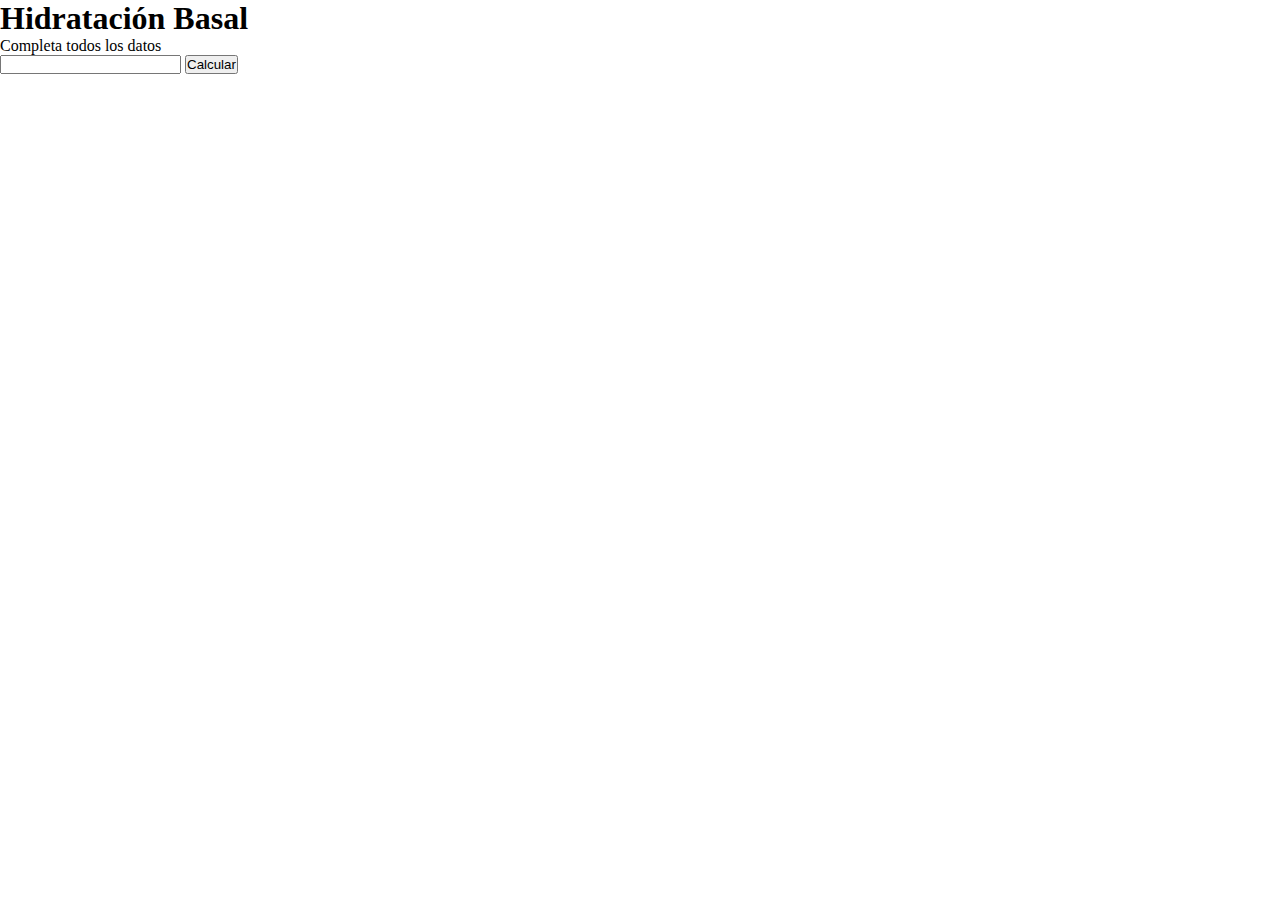
==== index.html @ 7bb3cc90 "first commit" ====
<!DOCTYPE html>
<html lang="en">
  <head>
    <meta charset="UTF-8" />
    <meta name="viewport" content="width=device-width, initial-scale=1.0" />
    <title>HB</title>
    <link rel="stylesheet" href="index.css" />
    <link
      href="https://cdn.jsdelivr.net/npm/bootstrap@5.1.3/dist/css/bootstrap.min.css"
      rel="stylesheet"
      integrity="sha384-1BmE4kWBq78iYhFldvKuhfTAU6auU8tT94WrHftjDbrCEXSU1oBoqyl2QvZ6jIW3"
      crossorigin="anonymous"
    />
  </head>
  <body>
    <div class="container">
      <div id="calculator">
        <h1>Hidrataci&oacute;n Basal</h1>
        <span>Completa todos los datos</span>
        <form action="" id="calculator-form">
          <input type="number" id="weight-input" />
          <button id="calculate-button">Calcular</button>
        </form>
      </div>
    </div>
    <script src="index.js"></script>
  </body>
</html>
---- index.css ----
* {
  margin: 0;
  padding: 0;
}

input[type="number"]::-webkit-inner-spin-button,
input[type="number"]::-webkit-outer-spin-button {
  -webkit-appearance: none;
  margin: 0;
}

input[type="number"] {
  -moz-appearance: textfield;
}
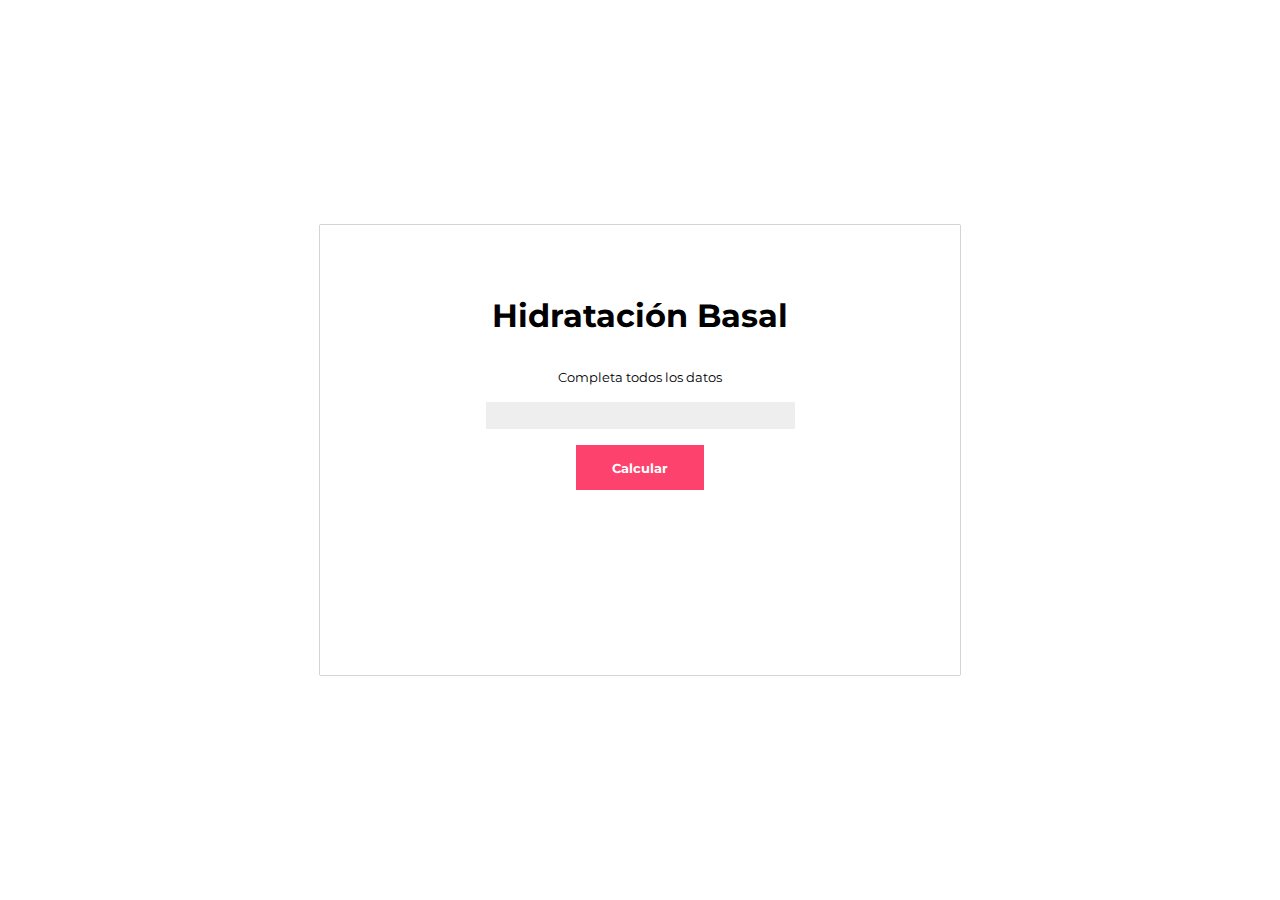
==== commit 0f6abaed: "css added - bugs fixed" ====
--- a/index.html
+++ b/index.html
@@ -5,15 +5,10 @@
     <meta name="viewport" content="width=device-width, initial-scale=1.0" />
     <title>HB</title>
     <link rel="stylesheet" href="index.css" />
-    <link
-      href="https://cdn.jsdelivr.net/npm/bootstrap@5.1.3/dist/css/bootstrap.min.css"
-      rel="stylesheet"
-      integrity="sha384-1BmE4kWBq78iYhFldvKuhfTAU6auU8tT94WrHftjDbrCEXSU1oBoqyl2QvZ6jIW3"
-      crossorigin="anonymous"
-    />
   </head>
   <body>
     <div class="container">
+      <!--Begin of Calculator section-->
       <div id="calculator">
         <h1>Hidrataci&oacute;n Basal</h1>
         <span>Completa todos los datos</span>
@@ -22,6 +17,21 @@
           <button id="calculate-button">Calcular</button>
         </form>
       </div>
+      <!--End of Calculator section-->
+      <!-- <div class="container">
+        
+        <div id="howToDoIt">
+          <h1>¿C&oacute;mo se calcula?</h1>
+          <ul>
+            <li>De 0kg a 10kg se calcula 100cc por cada kilo</li>
+            <li>
+              Se suma 50cc por cada kilo de peso por arriba de 10kg, hasta 20kg
+            </li>
+            <li>De 20kg para arriba, se suman 20cc por cada kilo adicional</li>
+          </ul>
+        </div>
+        
+      </div> -->
     </div>
     <script src="index.js"></script>
   </body>
--- a/index.css
+++ b/index.css
@@ -1,6 +1,13 @@
+@import url("https://fonts.googleapis.com/css2?family=Montserrat:ital,wght@0,300;0,700;0,900;1,700&display=swap");
+
 * {
   margin: 0;
   padding: 0;
+  box-sizing: content-box;
+}
+
+body {
+  font-family: "Montserrat", sans-serif;
 }
 
 input[type="number"]::-webkit-inner-spin-button,
@@ -12,3 +19,56 @@
 input[type="number"] {
   -moz-appearance: textfield;
 }
+
+.container {
+  display: flex;
+  position: absolute;
+  width: 50vw;
+  height: 50vh;
+  left: 0;
+  right: 0;
+  top: 0;
+  bottom: 0;
+  margin: auto;
+  background-color: white;
+  color: black;
+  justify-content: center;
+  align-items: center;
+  text-align: center;
+  box-shadow: 0 0 1px;
+}
+
+#calculator {
+  position: absolute;
+  top: 71px;
+}
+
+#calculator h1 {
+  margin-bottom: 2rem;
+}
+
+#calculator span {
+  font-size: small;
+}
+
+#calculator form {
+  margin: 1rem;
+}
+
+#calculator form input {
+  width: 100%;
+  margin-bottom: 1rem;
+  background-color: #eee;
+  border: none;
+  height: 3vh;
+}
+
+#calculator form button {
+  font-family: "Montserrat", sans-serif;
+  font-weight: bold;
+  color: white;
+  background-color: rgb(252, 66, 109);
+  border: none;
+  width: 10vw;
+  height: 5vh;
+}
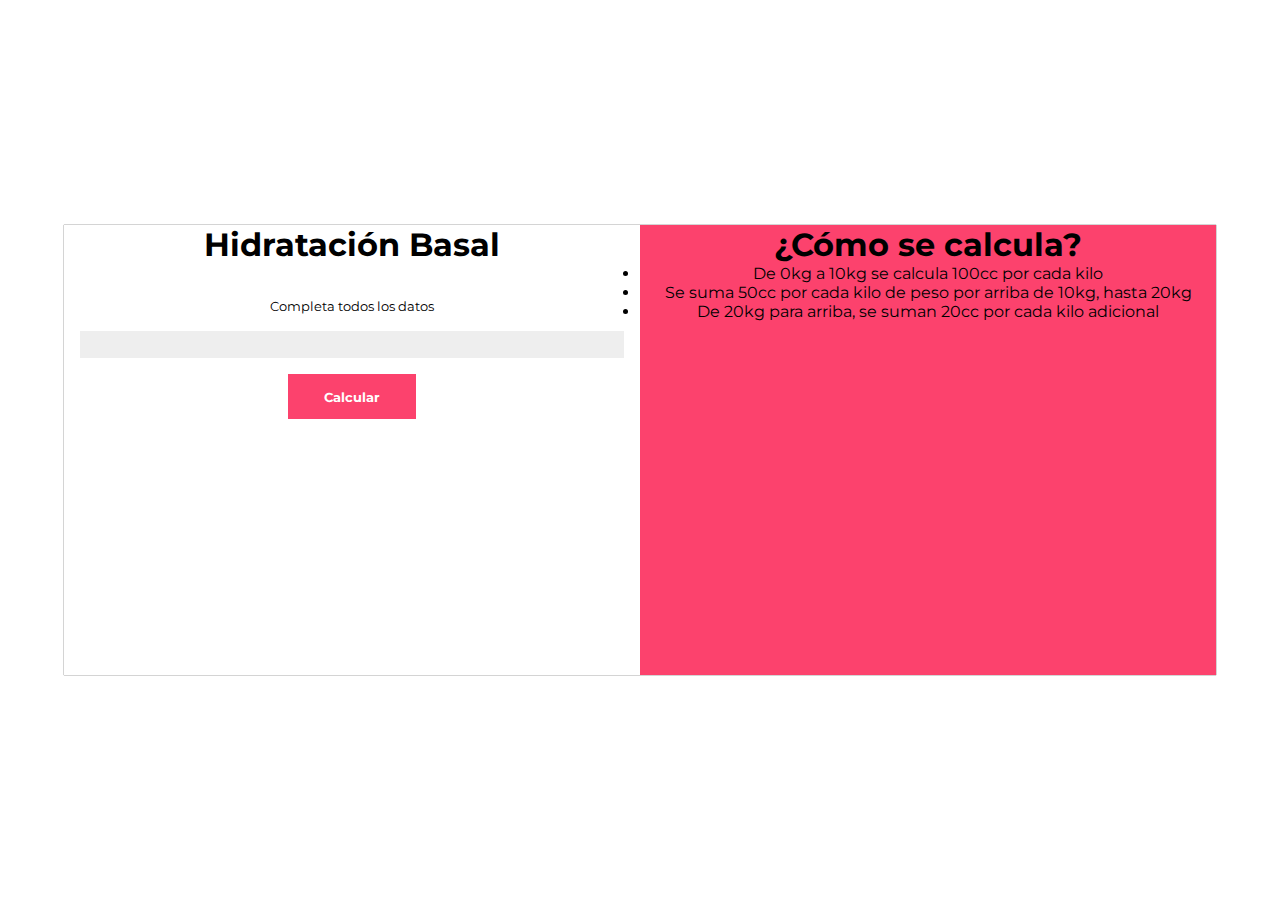
==== commit 541d7f72: "information in html added and styles" ====
--- a/index.html
+++ b/index.html
@@ -18,20 +18,16 @@
         </form>
       </div>
       <!--End of Calculator section-->
-      <!-- <div class="container">
-        
-        <div id="howToDoIt">
-          <h1>¿C&oacute;mo se calcula?</h1>
-          <ul>
-            <li>De 0kg a 10kg se calcula 100cc por cada kilo</li>
-            <li>
-              Se suma 50cc por cada kilo de peso por arriba de 10kg, hasta 20kg
-            </li>
-            <li>De 20kg para arriba, se suman 20cc por cada kilo adicional</li>
-          </ul>
-        </div>
-        
-      </div> -->
+      <div id="howToDoIt">
+        <h1>¿C&oacute;mo se calcula?</h1>
+        <ul>
+          <li>De 0kg a 10kg se calcula 100cc por cada kilo</li>
+          <li>
+            Se suma 50cc por cada kilo de peso por arriba de 10kg, hasta 20kg
+          </li>
+          <li>De 20kg para arriba, se suman 20cc por cada kilo adicional</li>
+        </ul>
+      </div>
     </div>
     <script src="index.js"></script>
   </body>
--- a/index.css
+++ b/index.css
@@ -3,7 +3,6 @@
 * {
   margin: 0;
   padding: 0;
-  box-sizing: content-box;
 }
 
 body {
@@ -21,9 +20,8 @@
 }
 
 .container {
-  display: flex;
   position: absolute;
-  width: 50vw;
+  width: 90vw;
   height: 50vh;
   left: 0;
   right: 0;
@@ -39,8 +37,9 @@
 }
 
 #calculator {
-  position: absolute;
-  top: 71px;
+  height: 100%;
+  width: 50%;
+  float: left;
 }
 
 #calculator h1 {
@@ -72,3 +71,11 @@
   width: 10vw;
   height: 5vh;
 }
+
+#howToDoIt {
+  height: 100%;
+  width: 50%;
+  float: left;
+  background-color: rgb(252, 66, 109);
+  text-align: center;
+}
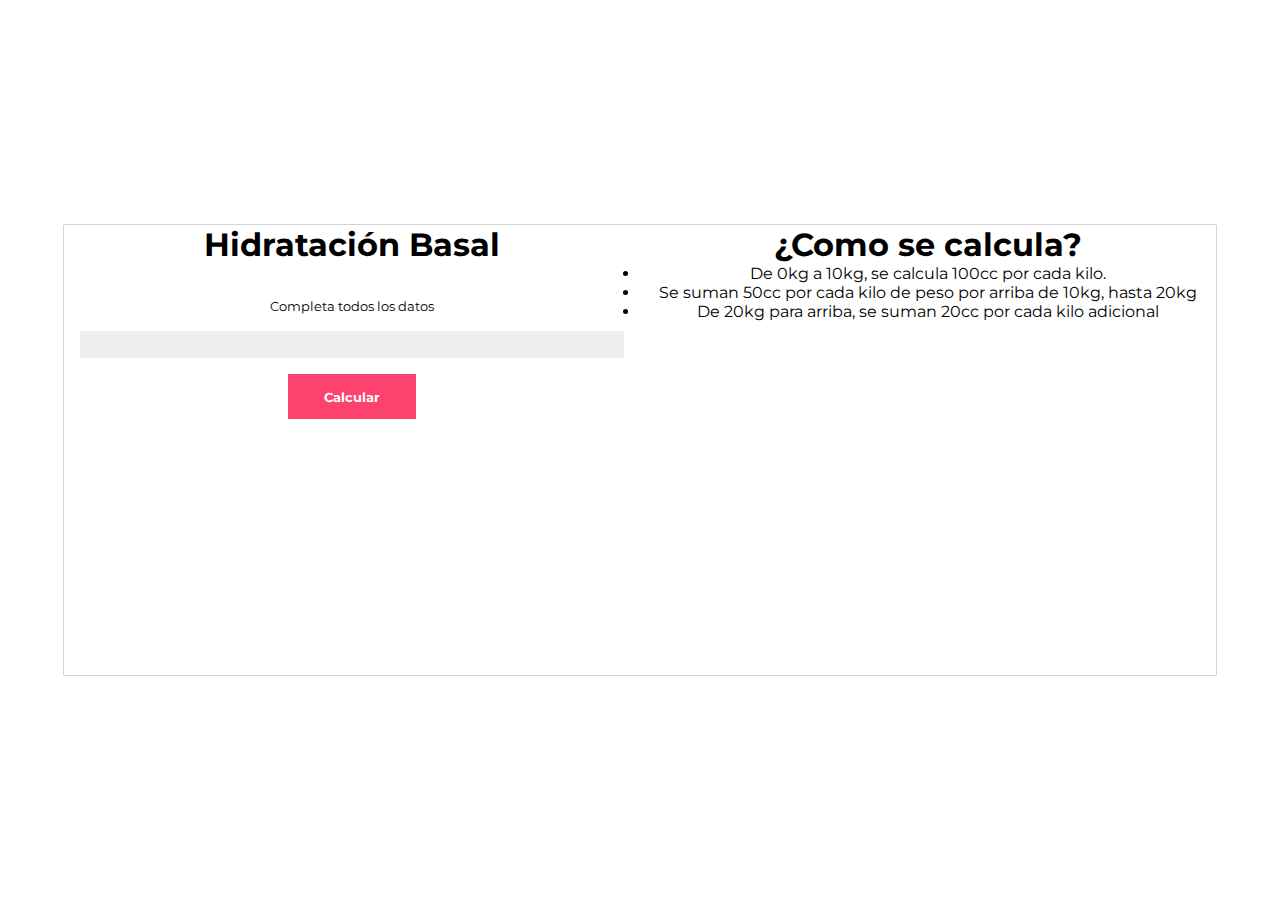
==== commit b70944d0: "information section added" ====
--- a/index.html
+++ b/index.html
@@ -1,34 +1,40 @@
 <!DOCTYPE html>
 <html lang="en">
-  <head>
-    <meta charset="UTF-8" />
-    <meta name="viewport" content="width=device-width, initial-scale=1.0" />
-    <title>HB</title>
-    <link rel="stylesheet" href="index.css" />
-  </head>
-  <body>
-    <div class="container">
-      <!--Begin of Calculator section-->
-      <div id="calculator">
+
+<head>
+  <meta charset="UTF-8" />
+  <meta name="viewport" content="width=device-width, initial-scale=1.0" />
+  <title>HB</title>
+  <link rel="stylesheet" href="index.css" />
+</head>
+
+<body>
+  <div class="container">
+    <!--Begin of Calculator section-->
+    <div id="calculator">
+      <div class="content">
         <h1>Hidrataci&oacute;n Basal</h1>
         <span>Completa todos los datos</span>
         <form action="" id="calculator-form">
           <input type="number" id="weight-input" />
           <button id="calculate-button">Calcular</button>
         </form>
+        <div id="resultContainer"></div>
       </div>
-      <!--End of Calculator section-->
-      <div id="howToDoIt">
-        <h1>¿C&oacute;mo se calcula?</h1>
+    </div>
+    <!--End of Calculator section-->
+    <div id="information">
+      <div class="content">
+        <h1>¿Como se calcula?</h1>
         <ul>
-          <li>De 0kg a 10kg se calcula 100cc por cada kilo</li>
-          <li>
-            Se suma 50cc por cada kilo de peso por arriba de 10kg, hasta 20kg
-          </li>
+          <li>De 0kg a 10kg, se calcula 100cc por cada kilo.</li>
+          <li>Se suman 50cc por cada kilo de peso por arriba de 10kg, hasta 20kg</li>
           <li>De 20kg para arriba, se suman 20cc por cada kilo adicional</li>
         </ul>
       </div>
     </div>
-    <script src="index.js"></script>
-  </body>
-</html>
+  </div>
+  <script src="index.js"></script>
+</body>
+
+</html>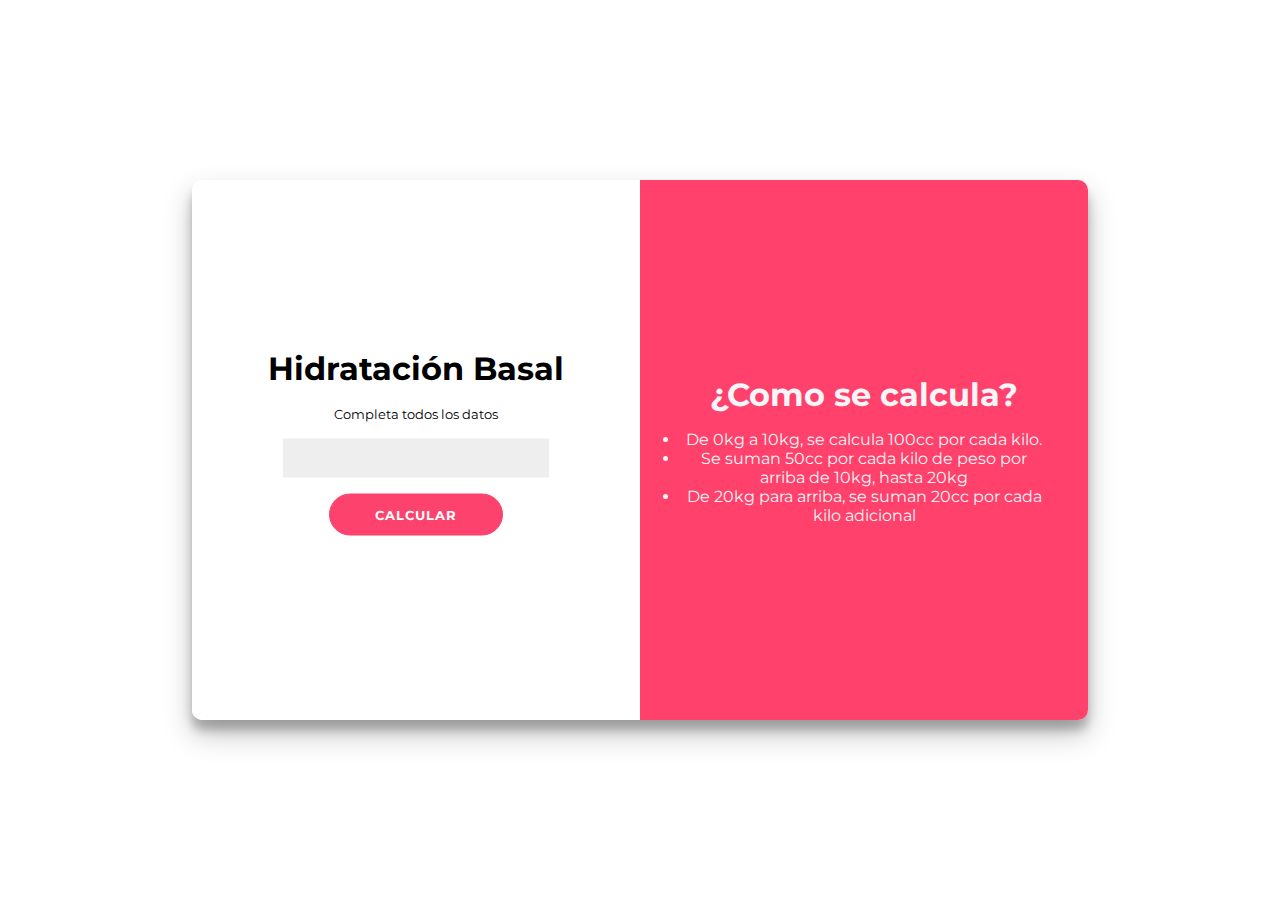
==== commit 3653cccf: "Form added" ====
--- a/index.html
+++ b/index.html
@@ -1,40 +1,40 @@
 <!DOCTYPE html>
 <html lang="en">
+  <head>
+    <meta charset="UTF-8" />
+    <meta name="viewport" content="width=device-width, initial-scale=1.0" />
+    <title>HB</title>
+    <link rel="stylesheet" href="index.css" />
+    <script src="index.js" defer></script>
+  </head>
 
-<head>
-  <meta charset="UTF-8" />
-  <meta name="viewport" content="width=device-width, initial-scale=1.0" />
-  <title>HB</title>
-  <link rel="stylesheet" href="index.css" />
-</head>
-
-<body>
-  <div class="container">
-    <!--Begin of Calculator section-->
-    <div id="calculator">
-      <div class="content">
-        <h1>Hidrataci&oacute;n Basal</h1>
-        <span>Completa todos los datos</span>
-        <form action="" id="calculator-form">
-          <input type="number" id="weight-input" />
-          <button id="calculate-button">Calcular</button>
-        </form>
-        <div id="resultContainer"></div>
+  <body>
+    <div class="container">
+      <!--Begin of Calculator section-->
+      <div id="calculator">
+        <div class="content">
+          <h1>Hidrataci&oacute;n Basal</h1>
+          <span>Completa todos los datos</span>
+          <form action="" id="calculator-form">
+            <input type="number" id="weight-input" />
+            <button id="calculate-button">Calcular</button>
+          </form>
+          <div id="resultContainer"></div>
+        </div>
+      </div>
+      <!--End of Calculator section-->
+      <div id="information">
+        <div class="content">
+          <h1>¿Como se calcula?</h1>
+          <ul>
+            <li>De 0kg a 10kg, se calcula 100cc por cada kilo.</li>
+            <li>
+              Se suman 50cc por cada kilo de peso por arriba de 10kg, hasta 20kg
+            </li>
+            <li>De 20kg para arriba, se suman 20cc por cada kilo adicional</li>
+          </ul>
+        </div>
       </div>
     </div>
-    <!--End of Calculator section-->
-    <div id="information">
-      <div class="content">
-        <h1>¿Como se calcula?</h1>
-        <ul>
-          <li>De 0kg a 10kg, se calcula 100cc por cada kilo.</li>
-          <li>Se suman 50cc por cada kilo de peso por arriba de 10kg, hasta 20kg</li>
-          <li>De 20kg para arriba, se suman 20cc por cada kilo adicional</li>
-        </ul>
-      </div>
-    </div>
-  </div>
-  <script src="index.js"></script>
-</body>
-
-</html>+  </body>
+</html>
--- a/index.css
+++ b/index.css
@@ -9,6 +9,7 @@
   font-family: "Montserrat", sans-serif;
 }
 
+/*Codigo para elmininar las fechas de incremento en el input tipo number*/
 input[type="number"]::-webkit-inner-spin-button,
 input[type="number"]::-webkit-outer-spin-button {
   -webkit-appearance: none;
@@ -20,62 +21,392 @@
 }
 
 .container {
+  width: 70%;
+  height: 60vh;
   position: absolute;
-  width: 90vw;
-  height: 50vh;
-  left: 0;
-  right: 0;
-  top: 0;
-  bottom: 0;
+  inset: 0;
   margin: auto;
+  text-align: center;
+  box-shadow: 0 14px 28px rgba(0, 0, 0, 0.25), 0 10px 10px rgba(0, 0, 0, 0.22);
+  border-radius: 10px;
+  overflow: hidden;
+}
+
+.container.form {
+  width: 60vw;
+  height: 90vh;
+  background-color: #ff416c;
+  color: white;
+}
+
+#calculator {
+  background: white;
+  /* Con estas 3 lineas vamos a hacer que los divs queden lado a lado */
+  width: 50%;
+  height: 100%;
+  float: left;
+}
+
+.content {
+  /* Estas tres lineas van a centrar el contenido verticalmente dentro de cada div */
+  position: relative;
+  top: 50%;
+  transform: translateY(-50%);
+  overflow: hidden;
+  padding: 40px;
+}
+
+.content h1 {
+  margin-bottom: 1rem;
+}
+
+.content span {
+  font-size: small;
+}
+
+.content form {
+  margin: 1rem;
+}
+
+.content form input {
+  width: 70%;
+  padding: 12px 15px;
+  background-color: #eee;
+  border: none;
+  margin-bottom: 1rem;
+}
+
+.content form button {
+  font-family: "Montserrat", sans-serif;
+  font-weight: bold;
+  padding: 12px 45px;
+  border-radius: 30px;
+  color: white;
+  background-color: rgb(252, 66, 109);
+  border: 1px solid rgb(252, 66, 109);
+  text-transform: uppercase;
+  letter-spacing: 1px;
+  transition: transform 20ms ease-in;
+}
+
+button:active {
+  transform: scale(0.95);
+}
+
+.content a {
+  font-family: "Montserrat", sans-serif;
+  font-weight: bold;
+  padding: 12px 45px;
+  border-radius: 30px;
+  color: white;
+  background-color: rgb(252, 66, 109);
+  border: 1px solid rgb(252, 66, 109);
+  text-transform: uppercase;
+  letter-spacing: 1px;
+  transition: transform 20ms ease-in;
+  text-decoration: none;
+}
+
+a:hover {
+  transform: scale(0.95);
+}
+.content.form {
+  display: flex;
+  font-weight: bold;
+}
+
+.content.form h1 {
+  align-self: center;
+}
+
+.content.form form {
+  display: grid;
+  width: 100%;
+  height: 80vh;
+  justify-content: center;
   background-color: white;
   color: black;
-  justify-content: center;
-  align-items: center;
+  padding: 10px 0;
+}
+
+.content.form form input {
+  width: 91%;
+  padding: 7px 12px;
+  margin: 0;
   text-align: center;
-  box-shadow: 0 0 1px;
-}
-
-#calculator {
+}
+
+.content.form form label {
+  margin: 10 px;
+}
+
+.content.form form button {
+  margin: 10px;
+}
+
+.results {
+  color: rgb(37, 129, 207);
+  font-weight: bold;
+  font-size: 10px;
+  margin: 1rem 0;
+}
+
+.results-Number {
+  font-size: 20px;
+  margin-bottom: 1rem;
+  letter-spacing: 1px;
+  color: rgb(252, 66, 109);
+  font-weight: bold;
+}
+
+.hideResults {
+  visibility: hidden;
+}
+
+#information {
+  background: #ff416c;
+  /* Con estas 3 lineas vamos a hacer que los divs queden lado a lado */
+  width: 50%;
   height: 100%;
-  width: 50%;
   float: left;
-}
-
-#calculator h1 {
-  margin-bottom: 2rem;
-}
-
-#calculator span {
-  font-size: small;
-}
-
-#calculator form {
-  margin: 1rem;
-}
-
-#calculator form input {
-  width: 100%;
+  color: #f6f5f7;
+}
+
+#information h1 {
   margin-bottom: 1rem;
-  background-color: #eee;
-  border: none;
-  height: 3vh;
-}
-
-#calculator form button {
-  font-family: "Montserrat", sans-serif;
-  font-weight: bold;
+}
+
+.container.showResult {
+  width: 90vw;
+  height: 70vh;
+}
+
+@media (max-width: 1060px) {
+  .container {
+    width: 70%;
+    height: 60vh;
+  }
+  .content.showResult h1 {
+    font-size: 23px;
+    margin-bottom: 5px;
+  }
+  .content.showResult span {
+    font-size: 12px;
+  }
+  .content form {
+    margin: 8px 0;
+  }
+
+  .content form input {
+    padding: 6px 5px;
+    margin-bottom: 12px;
+  }
+
+  .content form button {
+    padding: 10px 21px;
+    font-size: 10px;
+  }
+
+  .results {
+    margin: 0;
+  }
+}
+
+@media (max-width: 950px) {
+  .container {
+    width: 80%;
+    height: 60vh;
+  }
+
+  .content.showResult h1 {
+    font-size: 22px;
+    margin-bottom: 0;
+  }
+
+  .content.showResult span {
+    font-size: 10px;
+  }
+
+  .info-button {
+    display: none;
+  }
+
+  .info-button.active {
+    display: none;
+  }
+  .content form {
+    margin: 8px 0;
+  }
+
+  .content form input {
+    padding: 6px 10px;
+    margin-bottom: 12px;
+  }
+
+  .content form button {
+    padding: 10px 21px;
+    font-size: 11px;
+  }
+
+  .results {
+    margin: 0;
+  }
+}
+
+#pacient-list {
+  border: 2px solid rgb(252, 66, 109);
+  color: black;
+  background-color: white;
+}
+
+#pacient-list th {
+  background-color: rgb(252, 66, 109);
   color: white;
-  background-color: rgb(252, 66, 109);
-  border: none;
-  width: 10vw;
-  height: 5vh;
-}
-
-#howToDoIt {
-  height: 100%;
-  width: 50%;
-  float: left;
-  background-color: rgb(252, 66, 109);
+}
+
+#pacient-list td,
+.my-table th {
+  padding: 10px;
   text-align: center;
 }
+
+@media (max-width: 700px) {
+  .container {
+    width: 85%;
+  }
+
+  .content {
+    padding: 5px 40px;
+  }
+
+  .content form {
+    margin: 5px;
+  }
+  .content form input {
+    padding: 5px 15px;
+  }
+
+  .content form button {
+    padding: 10px 19px;
+    font-size: 10px;
+  }
+
+  .content ul {
+    font-size: 13px;
+  }
+
+  .container.showResult {
+    width: 90vw;
+    height: 60vh;
+  }
+  .content.showResult {
+    padding: 7px;
+  }
+  .content.showResult h1 {
+    font-size: 19px;
+    margin-bottom: 0;
+  }
+  .content.showResult span {
+    font-size: 10px;
+  }
+  .content.showResult form {
+    margin: 6px;
+  }
+  .content.showResult form input {
+    margin-bottom: 6px;
+    padding: 5px 15px;
+  }
+  .content.showResult form button {
+    font-size: 11px;
+    padding: 6px 9px;
+  }
+
+  .results {
+    margin: 10px;
+  }
+  .results-Number {
+    margin-bottom: 0;
+    font-size: 18px;
+  }
+}
+
+@media (max-width: 550px) {
+  .container {
+    display: flex;
+    flex-direction: column;
+    height: 100vh;
+    width: 100vw;
+    justify-content: center;
+  }
+
+  .container.showResult {
+    height: 100vh;
+    width: 100vw;
+  }
+
+  #calculator {
+    width: 100%;
+  }
+
+  #calculator h1 {
+    font-size: 24px;
+  }
+
+  #information {
+    width: 100%;
+  }
+
+  .content {
+    padding: 0 5rem;
+  }
+
+  .results {
+    font-size: 12px;
+    margin-bottom: 1rem;
+  }
+
+  .info-button {
+    display: block;
+    position: absolute;
+    background-color: #ff416c;
+    color: white;
+    width: 40px;
+    height: 40px;
+    border-radius: 30px;
+    border: 1px solid ghostwhite;
+    right: 46%;
+    bottom: 1%;
+    font-size: 16px;
+    font-weight: bold;
+  }
+
+  .info-button-active {
+    display: block;
+    position: absolute;
+    background-color: white;
+    color: #ff416c;
+    width: 40px;
+    height: 40px;
+    border-radius: 30px;
+    border: 1px solid ghostwhite;
+    right: 46%;
+    bottom: 1%;
+    font-size: 16px;
+    font-weight: bold;
+  }
+
+  .info-button:hover {
+    transform: scale(0.7);
+  }
+}
+
+@media (max-width: 280px) {
+  .container.showResult {
+    width: 98vw;
+    height: 100vh;
+    display: block;
+  }
+  .content {
+    padding: 0 3rem;
+  }
+}
